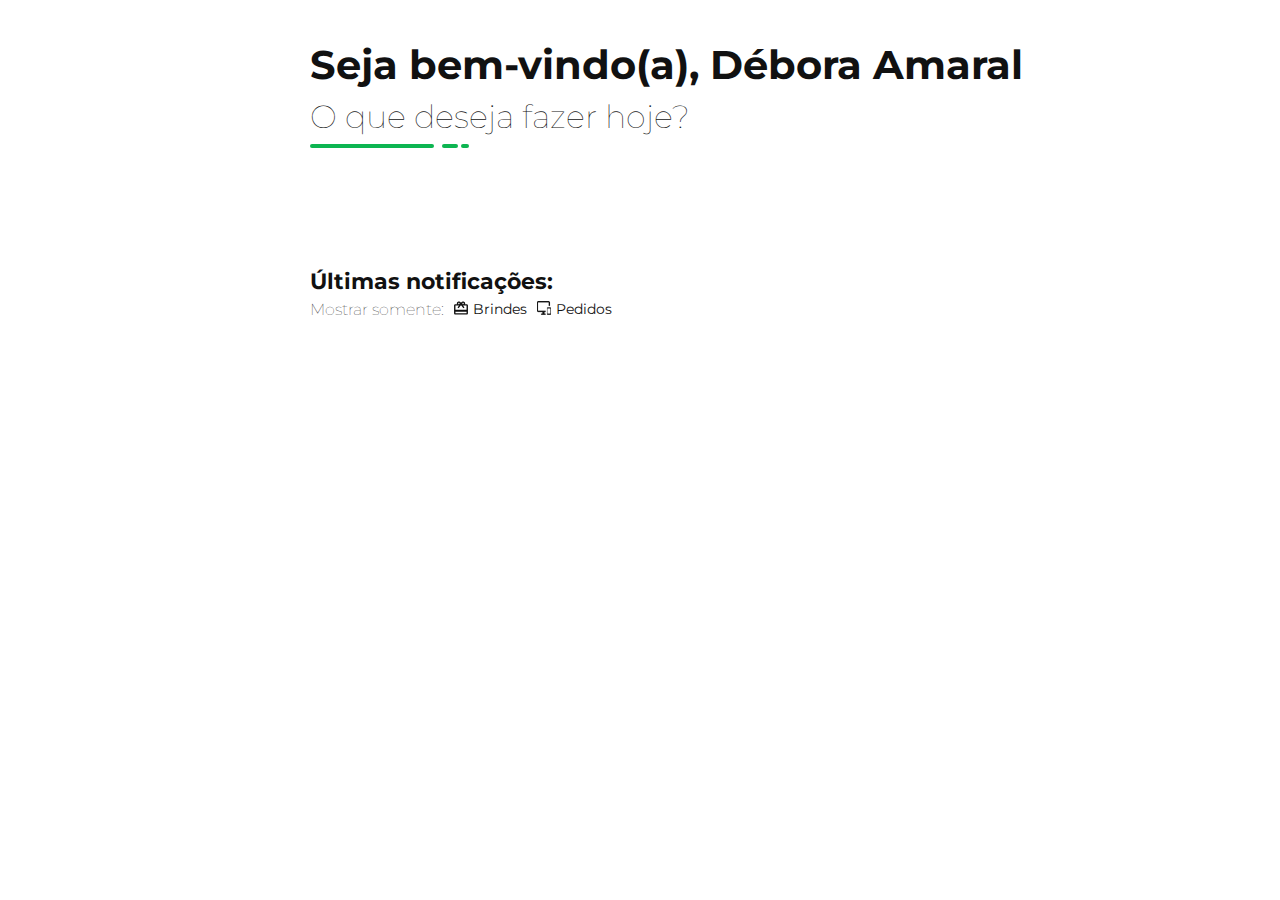
==== main_content/index.html @ b526328d "trying.." ====
<!DOCTYPE html>
<html lang="en">
<head>
    <meta charset="UTF-8">
    <meta http-equiv="X-UA-Compatible" content="IE=edge">
    <meta name="viewport" content="width=device-width, initial-scale=1.0">
    <title>Início</title>
    <link rel="stylesheet" href="style.css">
    <link href="https://fonts.googleapis.com/css2?family=Montserrat&display=swap" rel="stylesheet">
    <link rel="icon" type="image/x-icon" href="../sidebar/imgs/favicon.svg">
</head>
<body>
    <div class="main-content">
        <div class="container-welcome">
            <div class="welcome-userName">
                <h1 id="welcome">Seja bem-vindo(a),&#160;</h1>
                <h1 id="userName">Débora Amaral</h1>
            </div>
            <div class="interrogacao">
                <h2 id="interrogacao">O que deseja fazer hoje?</h2>
            </div>
            <div class="barrasVerde">
                <div class="barra1"></div>
                <div class="barra2"></div>
                <div class="barra3"></div>
            </div>
        </div>
        <div class="container-carrosel">
            <div class="titulo-filtro">
                <h1 id="ult-not">Últimas notificações:</h1>
                <div class="filtro">
                    <h2 id="mostrar-somente">Mostrar somente:</h2>
                    <nav>
                        <ul>
                            <li>
                                <div class="icons-filtro">
                                    <img src="imgs/brindes.svg" alt="icone brindes" width="14px" height="14px">
                                </div>
                                <a href="#" id="brindes">Brindes</a>
                            </li>
                            <li>
                                <div class="icons-filtro">
                                    <img src="imgs/pedidos.png" alt="icone pedidos" width="14px" height="14px">
                                </div>
                                <a href="#" id="pedidos">Pedidos</a>
                            </li>
                        </ul>
                    </nav>
                </div>
            </div>
        </div>
    </div>
</body>
</html>
---- main_content/style.css ----
*{
    padding: 0px;
    margin: 0px;
    font-family: 'Montserrat', sans-serif;
    color: #111;
}

.temporary{
    background-color: green;
    width:  250px;
    height: 100%;
    float: left;
    position: fixed;
}

.main-content{
    width: fit-content;
    height: 100%;
    margin-left: 250px;
    display: flex;
    flex-direction: column;
}

.container-welcome{
    display: flex;
    flex-direction: column;
    padding-left: 60px;
    padding-top: 40px;
}

.welcome-userName{
    display: flex;
    flex-direction: row;
}

#welcome{
    font-size: 40px;
}

#userName{
    font-size: 40px;
}

.interrogacao{
    margin-top: 8px;
}

#interrogacao{
    font-size: 32px;
    font-weight: lighter;
}

.barrasVerde{
    display: flex;
    flex-direction: row;
    margin-top: 8px;
}

.barra1{
    background-color: #0DB551;
    width: 124px;
    height: 4px;
    border-radius: 2px;
}

.barra2{
    background-color: #0DB551;
    width: 16px;
    height: 4px;
    border-radius: 2px;
    margin-left: 8px;
}

.barra3{
    background-color: #0DB551;
    width: 8px;
    height: 4px;
    border-radius: 2px;
    margin-left: 3px;
}

.titulo-filtro{
    margin-top: 120px;
    margin-left: 60px;
}

#ult-not{
    font-size: 22px;
}

.filtro{
    display: flex;
    margin-top: 5px;
}

#mostrar-somente{
    font-size: 16px;
    font-weight: lighter;
}

.filtro ul{
    display: flex;
    flex-direction: row;
    margin-left: 10px;
}

.filtro li{
    list-style: none;
    display: flex;
    justify-content: center;
    margin-right: 10px;
}

.filtro a{
    text-decoration: none;
    font-size: 14px;
    margin-left: 5px;
}


.icons-filtro{
    width: 14px;
    height: 14px;
}

#brindes:hover, #pedidos:active{
    color: #9C4DD9;
}

#pedidos:hover, #pedidos:active{
    color: #0DB551;
}
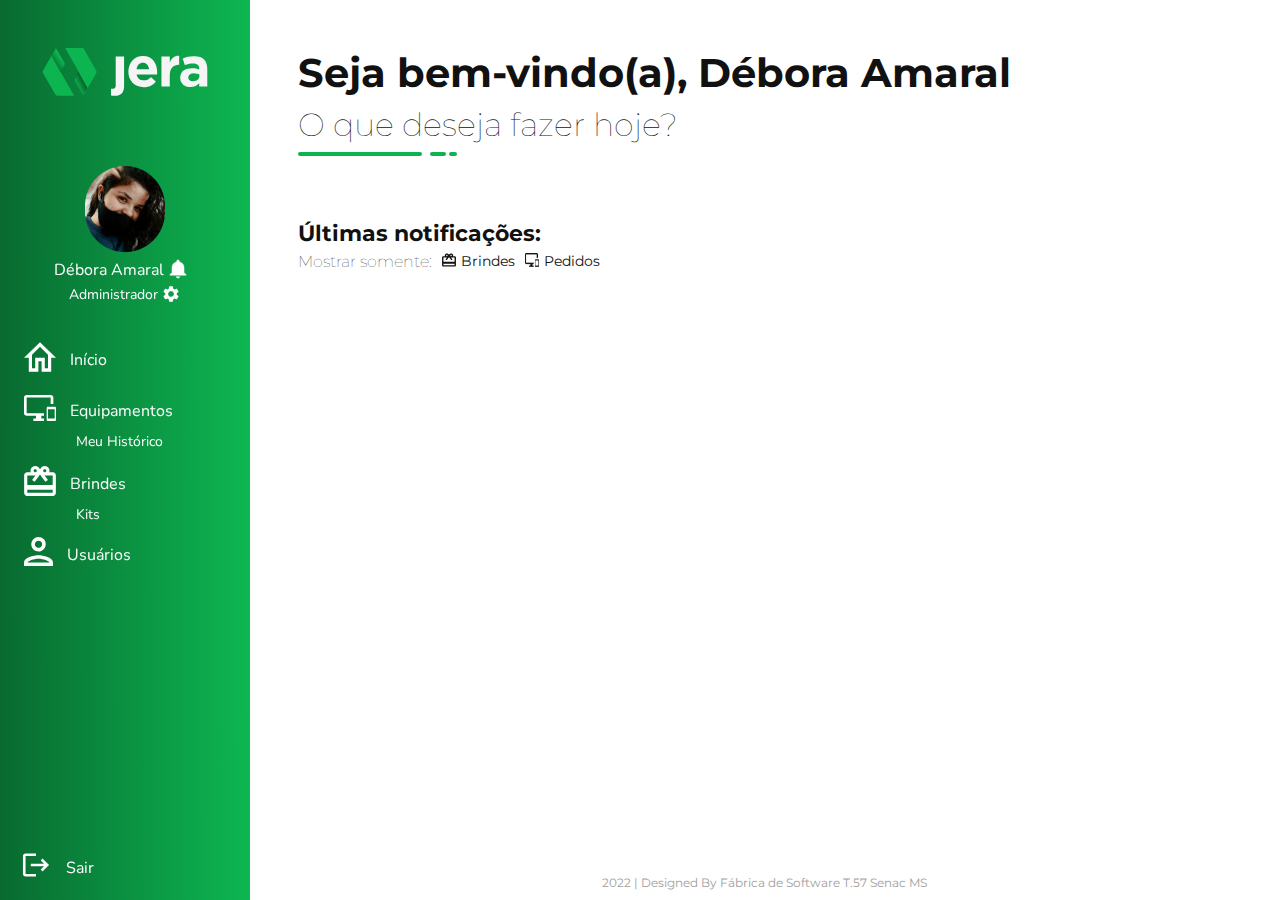
==== commit 6927db0d: "updating.." ====
--- a/main_content/index.html
+++ b/main_content/index.html
@@ -9,46 +9,54 @@
     <link href="https://fonts.googleapis.com/css2?family=Montserrat&display=swap" rel="stylesheet">
     <link rel="icon" type="image/x-icon" href="../sidebar/imgs/favicon.svg">
 </head>
-<body>
+<body> 
+    <iframe src="../sidebar/index.html" frameborder="0"></iframe>
     <div class="main-content">
-        <div class="container-welcome">
-            <div class="welcome-userName">
-                <h1 id="welcome">Seja bem-vindo(a),&#160;</h1>
-                <h1 id="userName">Débora Amaral</h1>
+        <div class="content">
+            <div class="container-welcome">
+                <div class="welcome-userName">
+                    <h1 id="welcome">Seja bem-vindo(a),&#160;</h1>
+                    <h1 id="userName">Débora Amaral</h1>
+                </div>
+                <div class="interrogacao">
+                    <h2 id="interrogacao">O que deseja fazer hoje?</h2>
+                </div>
+                <div class="barrasVerde">
+                    <div class="barra1"></div>
+                    <div class="barra2"></div>
+                    <div class="barra3"></div>
+                </div>
             </div>
-            <div class="interrogacao">
-                <h2 id="interrogacao">O que deseja fazer hoje?</h2>
-            </div>
-            <div class="barrasVerde">
-                <div class="barra1"></div>
-                <div class="barra2"></div>
-                <div class="barra3"></div>
-            </div>
-        </div>
-        <div class="container-carrosel">
-            <div class="titulo-filtro">
-                <h1 id="ult-not">Últimas notificações:</h1>
-                <div class="filtro">
-                    <h2 id="mostrar-somente">Mostrar somente:</h2>
-                    <nav>
-                        <ul>
-                            <li>
-                                <div class="icons-filtro">
-                                    <img src="imgs/brindes.svg" alt="icone brindes" width="14px" height="14px">
-                                </div>
-                                <a href="#" id="brindes">Brindes</a>
-                            </li>
-                            <li>
-                                <div class="icons-filtro">
-                                    <img src="imgs/pedidos.png" alt="icone pedidos" width="14px" height="14px">
-                                </div>
-                                <a href="#" id="pedidos">Pedidos</a>
-                            </li>
-                        </ul>
-                    </nav>
+            <div class="container-carrosel">
+                <div class="titulo-filtro">
+                    <h1 id="ult-not">Últimas notificações:</h1>
+                    <div class="filtro">
+                        <h2 id="mostrar-somente">Mostrar somente:</h2>
+                        <nav>
+                            <ul>
+                                <li>
+                                    <div class="icons-filtro">
+                                        <img src="imgs/brindes.svg" alt="icone brindes" width="14px" height="14px">
+                                    </div>
+                                    <a href="#" id="brindes">Brindes</a>
+                                </li>
+                                <li>
+                                    <div class="icons-filtro">
+                                        <img src="imgs/pedidos.png" alt="icone pedidos" width="14px" height="14px">
+                                    </div>
+                                    <a href="#" id="pedidos">Pedidos</a>
+                                </li>
+                            </ul>
+                        </nav>
+                    </div>
                 </div>
             </div>
         </div>
+        <footer>
+            <p id="ano-designedBy"> 2022 | Designed By&nbsp;</p>
+            <a href="#" id="fabricaSoftware">Fábrica de Software T.57&#160;</a>
+            <a href="https://www.ms.senac.br/" target="_blank" id="fabricaSoftware">Senac MS</a>
+        </footer>
     </div>
 </body>
 </html>--- a/main_content/style.css
+++ b/main_content/style.css
@@ -5,27 +5,33 @@
     color: #111;
 }
 
-.temporary{
-    background-color: green;
-    width:  250px;
-    height: 100%;
-    float: left;
-    position: fixed;
+body{
+    display: flex;
+}
+
+iframe{
+    height: auto;
+    width: 15.6rem;
 }
 
 .main-content{
-    width: fit-content;
-    height: 100%;
-    margin-left: 250px;
+    width: 100%;
+    height: 100vh;
     display: flex;
     flex-direction: column;
+    padding: 0;
+    margin: 0;
+}
+
+.content{
+    flex: 2;
 }
 
 .container-welcome{
     display: flex;
     flex-direction: column;
-    padding-left: 60px;
-    padding-top: 40px;
+    padding-left: 3rem;
+    padding-top: 3rem;
 }
 
 .welcome-userName{
@@ -34,11 +40,11 @@
 }
 
 #welcome{
-    font-size: 40px;
+    font-size: 2.5rem;
 }
 
 #userName{
-    font-size: 40px;
+    font-size: 2.5rem;
 }
 
 .interrogacao{
@@ -46,7 +52,7 @@
 }
 
 #interrogacao{
-    font-size: 32px;
+    font-size: 2rem;
     font-weight: lighter;
 }
 
@@ -80,8 +86,8 @@
 }
 
 .titulo-filtro{
-    margin-top: 120px;
-    margin-left: 60px;
+    margin-top: 4rem;
+    margin-left: 3rem;
 }
 
 #ult-not{
@@ -117,7 +123,6 @@
     margin-left: 5px;
 }
 
-
 .icons-filtro{
     width: 14px;
     height: 14px;
@@ -129,4 +134,29 @@
 
 #pedidos:hover, #pedidos:active{
     color: #0DB551;
+}
+
+footer{
+    margin-bottom: 10px;
+    font-size: 12px;
+    color: #9E9E9E;
+    display: flex;
+    flex-direction: row;
+    justify-content: center;
+}
+
+#ano-designedBy{
+    text-decoration: none;
+    font-size: 12px;
+    color: #9E9E9E;
+}
+
+#fabricaSoftware{
+    text-decoration: none;
+    color: #9E9E9E;
+}
+
+#fabricaSoftware:hover{
+    color: #0DB451;
+    font-weight: bold;
 }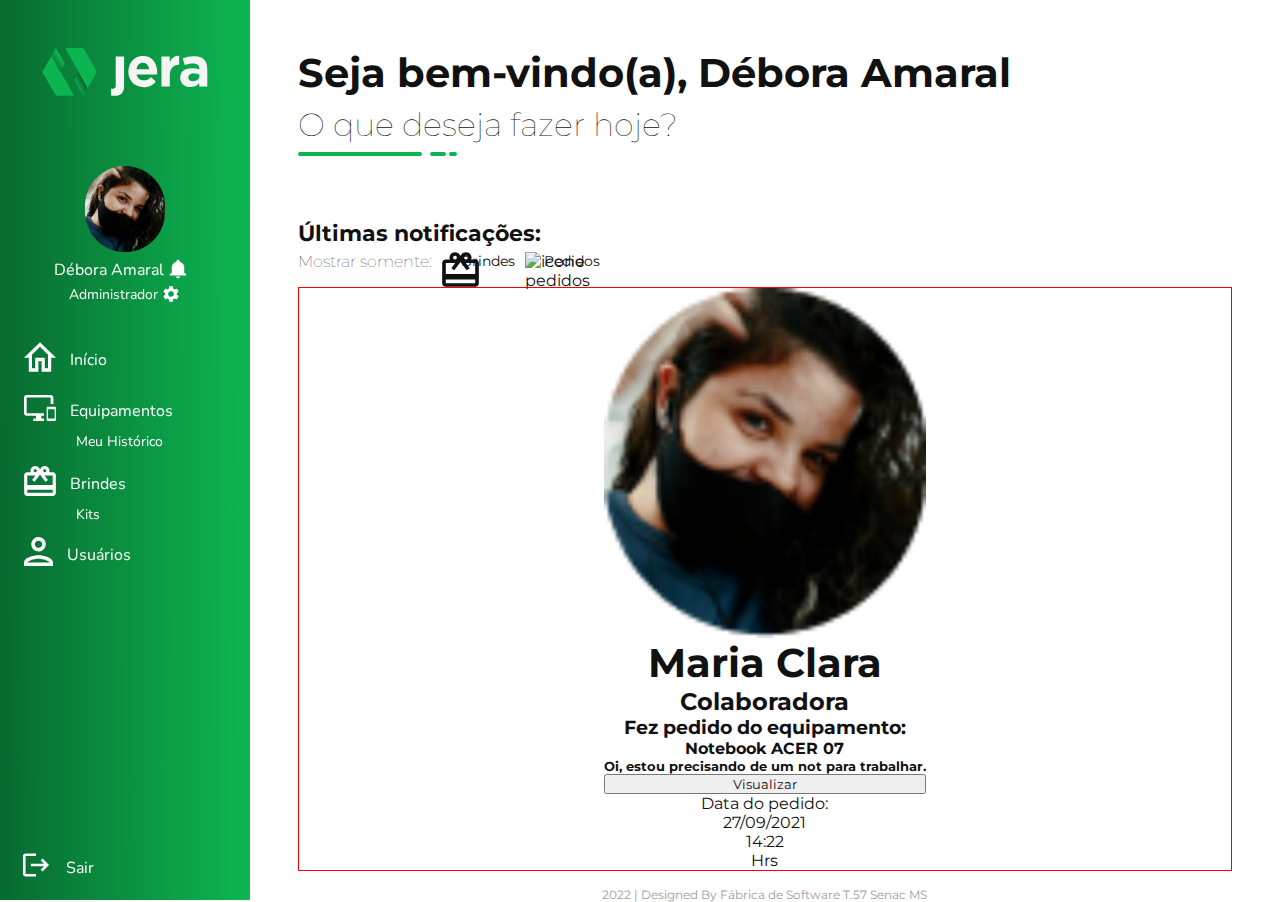
==== commit 46be9801: "updating.." ====
--- a/main_content/index.html
+++ b/main_content/index.html
@@ -10,9 +10,9 @@
     <link rel="icon" type="image/x-icon" href="../sidebar/imgs/favicon.svg">
 </head>
 <body> 
-    <iframe src="../sidebar/index.html" frameborder="0"></iframe>
-    <div class="main-content">
-        <div class="content">
+    <iframe src="../sidebar/index.html"></iframe>
+    <div class="container-content">
+        <main class="content">
             <div class="container-welcome">
                 <div class="welcome-userName">
                     <h1 id="welcome">Seja bem-vindo(a),&#160;</h1>
@@ -36,13 +36,13 @@
                             <ul>
                                 <li>
                                     <div class="icons-filtro">
-                                        <img src="imgs/brindes.svg" alt="icone brindes" width="14px" height="14px">
+                                        <img src="imgs/brindes.svg" alt="icone brindes">
                                     </div>
                                     <a href="#" id="brindes">Brindes</a>
                                 </li>
                                 <li>
                                     <div class="icons-filtro">
-                                        <img src="imgs/pedidos.png" alt="icone pedidos" width="14px" height="14px">
+                                        <img src="imgs/pedidos.svg" alt="icone pedidos">
                                     </div>
                                     <a href="#" id="pedidos">Pedidos</a>
                                 </li>
@@ -50,8 +50,25 @@
                         </nav>
                     </div>
                 </div>
+                <div class="carrosel">
+                    <div class="cardOne">
+                        <img src="../sidebar/imgs/minha_fota.png" alt="Foto Usuário" id="fotoPerfil">
+                        <h1 class="nomeUser" id="userName" name="userName">Maria Clara</h1>
+                        <h2 class="userLevel">Colaboradora</h2>
+                        <h3 class="pedido">Fez pedido do equipamento:</h3>
+                        <h4 class="equipSolicitado" id="nomeEquip" name="nomeEquip">Notebook ACER 07</h4>
+                        <h5 class="mensagemColab" id="mensagemColab" name="mensagemColab">Oi, estou precisando de um not para trabalhar.</h5>
+                        <button class="visualizarNot">Visualizar</button>
+                        <div class="data-hora-pedido">
+                            <p class="dataPedido">Data do pedido:</p>
+                            <p class="dataPedido" id="dataPedido" name="dataPedido">27/09/2021</p>
+                            <p class="horaPedido" id="horaPedido" name="horaPedido">14:22</p>
+                            <p class="horaPedido">Hrs</p>
+                        </div>
+                    </div>
+                </div>
             </div>
-        </div>
+        </main>
         <footer>
             <p id="ano-designedBy"> 2022 | Designed By&nbsp;</p>
             <a href="#" id="fabricaSoftware">Fábrica de Software T.57&#160;</a>
--- a/main_content/style.css
+++ b/main_content/style.css
@@ -12,9 +12,10 @@
 iframe{
     height: auto;
     width: 15.6rem;
+    border: none;
 }
 
-.main-content{
+.container-content{
     width: 100%;
     height: 100vh;
     display: flex;
@@ -136,6 +137,21 @@
     color: #0DB551;
 }
 
+
+.carrosel{
+    display: flex;
+    flex-wrap: wrap;
+    justify-content: center;
+    margin: 1rem 3rem;
+    border: 1px solid red;
+}
+
+.cardOne{
+    display: flex;
+    flex-direction: column;
+    text-align: center;
+}
+
 footer{
     margin-bottom: 10px;
     font-size: 12px;
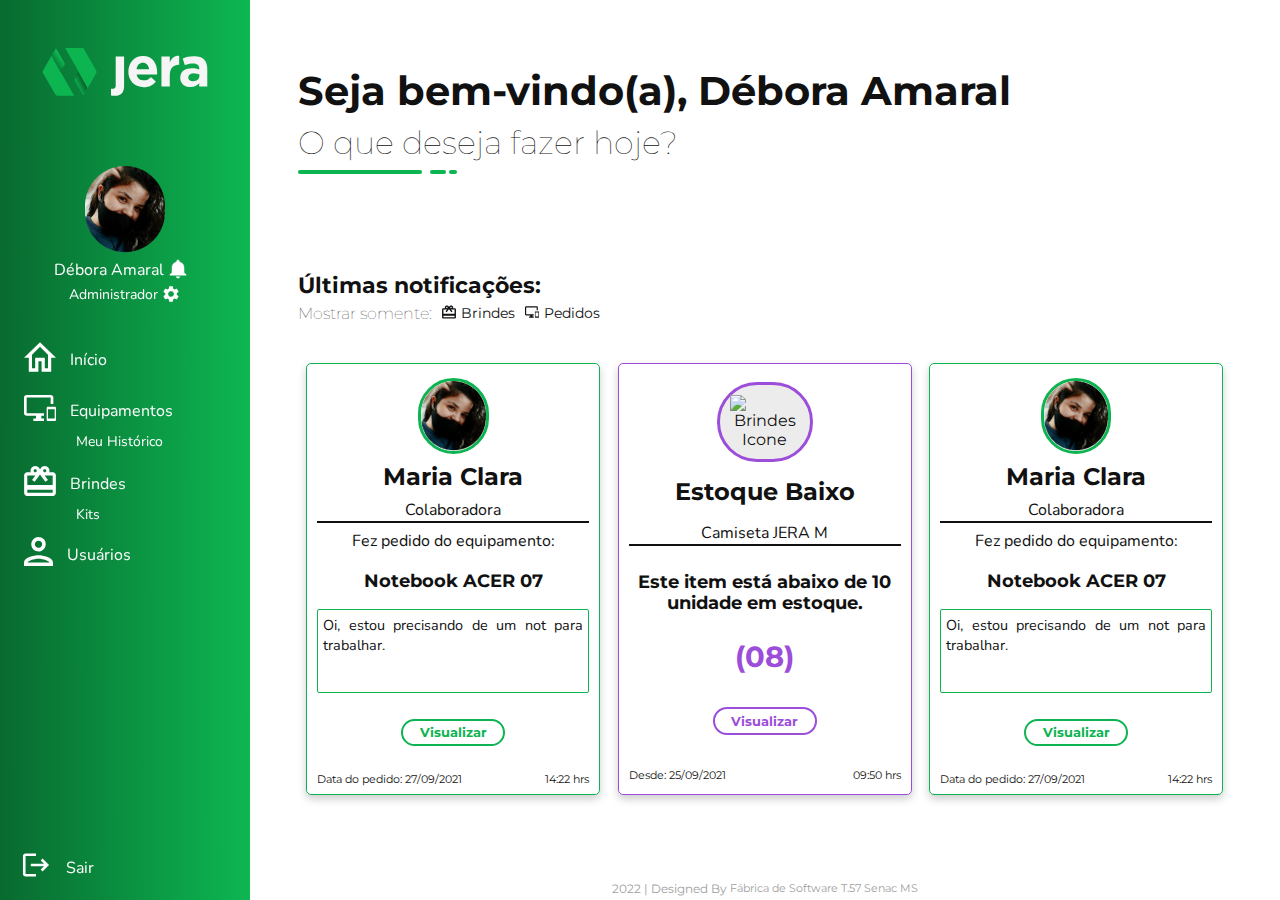
==== commit 14f57acf: "updating.." ====
--- a/main_content/index.html
+++ b/main_content/index.html
@@ -4,76 +4,118 @@
     <meta charset="UTF-8">
     <meta http-equiv="X-UA-Compatible" content="IE=edge">
     <meta name="viewport" content="width=device-width, initial-scale=1.0">
+    <link href="https://fonts.googleapis.com/css2?family=Montserrat&display=swap" rel="stylesheet">
+    <link href="https://fonts.googleapis.com/css2?family=Nunito&display=swap" rel="stylesheet">
+    <link rel="icon" type="image/x-icon" href="../sidebar/imgs/favicon.svg">
+    <link rel="stylesheet" href="style.css">
     <title>Início</title>
-    <link rel="stylesheet" href="style.css">
-    <link href="https://fonts.googleapis.com/css2?family=Montserrat&display=swap" rel="stylesheet">
-    <link rel="icon" type="image/x-icon" href="../sidebar/imgs/favicon.svg">
 </head>
 <body> 
+    <header>
+        <div class="container-welcome">
+            <div class="welcome-userName">
+                <h1 id="welcome">Seja bem-vindo(a),&#160;</h1>
+                <h1 id="userName">Débora Amaral</h1>
+            </div>
+            <div class="interrogacao">
+                <h2 id="interrogacao">O que deseja fazer hoje?</h2>
+            </div>
+            <div class="barrasVerde">
+                <div class="barra1"></div>
+                <div class="barra2"></div>
+                <div class="barra3"></div>
+            </div>
+        </div>
+    </header>
     <iframe src="../sidebar/index.html"></iframe>
-    <div class="container-content">
-        <main class="content">
-            <div class="container-welcome">
-                <div class="welcome-userName">
-                    <h1 id="welcome">Seja bem-vindo(a),&#160;</h1>
-                    <h1 id="userName">Débora Amaral</h1>
-                </div>
-                <div class="interrogacao">
-                    <h2 id="interrogacao">O que deseja fazer hoje?</h2>
-                </div>
-                <div class="barrasVerde">
-                    <div class="barra1"></div>
-                    <div class="barra2"></div>
-                    <div class="barra3"></div>
-                </div>
+    <section class="container-content">
+        <div class="titulo-filtro">
+            <h1 id="ult-not">Últimas notificações:</h1>
+            <div class="filtro">
+                <h2 id="mostrar-somente">Mostrar somente:</h2>
+                <nav>
+                    <ul>
+                        <li>
+                            <div class="icons-filtro">
+                                <img src="imgs/brindes.svg" alt="icone brindes">
+                            </div>
+                            <a href="#" id="brindes">Brindes</a>
+                        </li>
+                        <li>
+                            <div class="icons-filtro">
+                                <img src="imgs/pedidos.svg" alt="icone pedidos">
+                            </div>
+                            <a href="#" id="pedidos">Pedidos</a>
+                        </li>
+                    </ul>
+                </nav>
             </div>
-            <div class="container-carrosel">
-                <div class="titulo-filtro">
-                    <h1 id="ult-not">Últimas notificações:</h1>
-                    <div class="filtro">
-                        <h2 id="mostrar-somente">Mostrar somente:</h2>
-                        <nav>
-                            <ul>
-                                <li>
-                                    <div class="icons-filtro">
-                                        <img src="imgs/brindes.svg" alt="icone brindes">
-                                    </div>
-                                    <a href="#" id="brindes">Brindes</a>
-                                </li>
-                                <li>
-                                    <div class="icons-filtro">
-                                        <img src="imgs/pedidos.svg" alt="icone pedidos">
-                                    </div>
-                                    <a href="#" id="pedidos">Pedidos</a>
-                                </li>
-                            </ul>
-                        </nav>
+        </div>
+        <div class="carrosel">
+            <div class="cardEquip">
+                <img src="../sidebar/imgs/minha_fota.png" alt="Foto Usuário" id="fotoPerfil">
+                <h1 id="userName-card" name="userName">Maria Clara</h1>
+                <p id="userLevel" name="userLevel">Colaboradora</p>
+                <p id="fezPedido">Fez pedido do equipamento:</p>
+                <h2 id="nomeEquip" name="nomeEquip">Notebook ACER 07</h2>
+                <p id="mensagemColab" name="mensagemColab">Oi, estou precisando de um not para trabalhar.</p>
+                <button class="equip-visualizarNot">Visualizar</button>
+                <div class="data-hora-pedido">
+                    <div class="dataPedido">
+                        <p id="dataPedido">Data do pedido:&nbsp;</p>
+                        <p id="dataPedido" name="dataPedido">27/09/2021</p>
                     </div>
-                </div>
-                <div class="carrosel">
-                    <div class="cardOne">
-                        <img src="../sidebar/imgs/minha_fota.png" alt="Foto Usuário" id="fotoPerfil">
-                        <h1 class="nomeUser" id="userName" name="userName">Maria Clara</h1>
-                        <h2 class="userLevel">Colaboradora</h2>
-                        <h3 class="pedido">Fez pedido do equipamento:</h3>
-                        <h4 class="equipSolicitado" id="nomeEquip" name="nomeEquip">Notebook ACER 07</h4>
-                        <h5 class="mensagemColab" id="mensagemColab" name="mensagemColab">Oi, estou precisando de um not para trabalhar.</h5>
-                        <button class="visualizarNot">Visualizar</button>
-                        <div class="data-hora-pedido">
-                            <p class="dataPedido">Data do pedido:</p>
-                            <p class="dataPedido" id="dataPedido" name="dataPedido">27/09/2021</p>
-                            <p class="horaPedido" id="horaPedido" name="horaPedido">14:22</p>
-                            <p class="horaPedido">Hrs</p>
-                        </div>
+                    <div class="horaPedido">
+                        <p id="horaPedido" name="horaPedido">14:22&nbsp;</p>
+                        <p id="horaPedido">hrs</p>
                     </div>
                 </div>
             </div>
-        </main>
-        <footer>
-            <p id="ano-designedBy"> 2022 | Designed By&nbsp;</p>
-            <a href="#" id="fabricaSoftware">Fábrica de Software T.57&#160;</a>
-            <a href="https://www.ms.senac.br/" target="_blank" id="fabricaSoftware">Senac MS</a>
-        </footer>
-    </div>
+            <div class="cardBrinde">
+                <div class="brindeCard">
+                    <img src="imgs/brindesCard.svg" alt="Brindes Icone">
+                </div>
+                <h1 id="estoqueBaixo">Estoque Baixo</h1>
+                <p id="nomeBrinde" name="nomeBrinde">Camiseta JERA M</p>
+                <h2 id="mensagemEstoque">Este item está abaixo de 10 unidade em estoque.</h2>
+                <p id="qntBrinde" name="qntBrinde">(08)</p>
+                <button class="brinde-visualizarNot">Visualizar</button>
+                <div class="data-hora-pedido">
+                    <div class="dataPedido">
+                        <p id="dataPedido">Desde:&nbsp;</p>
+                        <p id="dataPedido" name="dataPedido">25/09/2021</p>
+                    </div>
+                    <div class="horaPedido">
+                        <p id="horaPedido" name="horaPedido">09:50&nbsp;</p>
+                        <p id="horaPedido">hrs</p>
+                    </div>
+                </div>
+            </div>
+            <div class="cardEquip">
+                <img src="../sidebar/imgs/minha_fota.png" alt="Foto Usuário" id="fotoPerfil">
+                <h1 id="userName-card" name="userName">Maria Clara</h1>
+                <p id="userLevel" name="userLevel">Colaboradora</p>
+                <p id="fezPedido">Fez pedido do equipamento:</p>
+                <h2 id="nomeEquip" name="nomeEquip">Notebook ACER 07</h2>
+                <p id="mensagemColab" name="mensagemColab">Oi, estou precisando de um not para trabalhar.</p>
+                <button class="equip-visualizarNot">Visualizar</button>
+                <div class="data-hora-pedido">
+                    <div class="dataPedido">
+                        <p id="dataPedido">Data do pedido:&nbsp;</p>
+                        <p id="dataPedido" name="dataPedido">27/09/2021</p>
+                    </div>
+                    <div class="horaPedido">
+                        <p id="horaPedido" name="horaPedido">14:22&nbsp;</p>
+                        <p id="horaPedido">hrs</p>
+                    </div>
+                </div>
+            </div>
+        </div>
+    </section>
+    <footer>
+        <p id="ano-designedBy"> 2022 | Designed By&nbsp;</p>
+        <a href="#" id="fabricaSoftware">Fábrica de Software T.57&#160;</a>
+        <a href="https://www.ms.senac.br/" target="_blank" id="fabricaSoftware">Senac MS</a>
+    </footer>
 </body>
 </html>--- a/main_content/style.css
+++ b/main_content/style.css
@@ -6,33 +6,27 @@
 }
 
 body{
-    display: flex;
-}
-
-iframe{
-    height: auto;
-    width: 15.6rem;
-    border: none;
-}
-
-.container-content{
-    width: 100%;
-    height: 100vh;
+    display: grid;
+    grid-template-areas: 
+    "sidebar header"
+    "sidebar carrosel"
+    "sidebar footer";
+
+    grid-template-columns: max-content;
+    grid-template-rows: 15rem 1fr 1.5rem;
+}
+
+header{
+    grid-area: header;
+    display: flex;
+}
+
+.container-welcome{
     display: flex;
     flex-direction: column;
-    padding: 0;
-    margin: 0;
-}
-
-.content{
-    flex: 2;
-}
-
-.container-welcome{
-    display: flex;
-    flex-direction: column;
-    padding-left: 3rem;
-    padding-top: 3rem;
+    justify-content: center;
+    margin-left: 3rem;
+    bottom: 0;
 }
 
 .welcome-userName{
@@ -86,9 +80,21 @@
     margin-left: 3px;
 }
 
-.titulo-filtro{
-    margin-top: 4rem;
-    margin-left: 3rem;
+iframe{
+    height: 100vh;
+    width: 15.6rem;
+    border: none;
+    grid-area: sidebar;
+}
+
+.container-content{
+    width: auto;
+    height: auto;
+    display: flex;
+    flex-direction: column;
+    padding: 0;
+    margin: 2rem 0 1.5rem 3rem;
+    grid-area: carrosel;
 }
 
 #ult-not{
@@ -137,28 +143,135 @@
     color: #0DB551;
 }
 
-
 .carrosel{
     display: flex;
-    flex-wrap: wrap;
-    justify-content: center;
-    margin: 1rem 3rem;
-    border: 1px solid red;
-}
-
-.cardOne{
+    justify-content: space-around;
+    margin: 2.5rem 3rem 0 0;
+}
+
+.cardEquip, .cardBrinde{
+    width: 17rem;
+    height: 26rem;
     display: flex;
     flex-direction: column;
     text-align: center;
+    justify-content: space-around;
+    box-shadow: 0 4px 8px 0 rgba(0,0,0,0.2);
+    transition: 0.3s;
+    border-radius: 5px;
+    padding: 10px 10px 4px 10px;
+}
+
+.cardEquip{
+    border: 1px solid #0DB451;
+}
+
+.cardBrinde{
+    border: 1px solid #9C4DD9;
+}
+
+.cardEquip:hover, .cardBrinde:hover{
+    box-shadow: 0 8px 16px 0 rgba(0,0,0,0.2);
+}
+
+.cardEquip img{
+    max-width: 70px;
+    max-height: 70px;
+    border: 3px solid #0DB451;
+    border-radius: 50px;
+    align-self: center;
+}
+
+.brindeCard{
+    max-width: 70px;
+    max-height: 70px;
+    padding: 10px;
+    background-color: #ececec;
+    border: 3px solid #9C4DD9;
+    border-radius: 50px;
+    align-self: center;
+}
+
+#userName-card, #estoqueBaixo{
+    font-size: 1.5rem;
+}
+
+#userLevel, #nomeBrinde{
+    font-size: 1rem;
+    border-bottom: 2px solid #111;
+    font-family: "Nunito", sans-serif;
+}
+
+#fezPedido{
+    font-size: 1rem;
+    font-family: "Nunito", sans-serif;
+}
+
+#nomeEquip, #mensagemEstoque{
+    font-size: 1.1rem;
+    margin: 10px 0px;
+}
+
+#mensagemColab{
+    height: 4.5rem;
+    font-size: 0.9rem;
+    border: 1px solid #0DB451;
+    border-radius: 2px;
+    text-align: justify;
+    padding: 5px;
+    font-family: "Nunito", sans-serif;
+}
+
+.equip-visualizarNot, .brinde-visualizarNot{
+    width: 6.5rem;
+    height: 1.7rem;
+    font-size: 0.8rem;
+    font-weight: bold;
+    outline: none;
+    border-radius: 40px;
+    background-color: transparent;
+    cursor: pointer;
+    align-self: center;
+    margin: 18px 0px;
+}
+
+.equip-visualizarNot{
+    color: #0DB451;
+    border: 2px solid #0DB451;
+}
+
+.brinde-visualizarNot{
+    color: #9C4DD9;
+    border: 2px solid #9C4DD9;
+}
+
+#qntBrinde{
+    font-size: 1.8rem;
+    color: #9C4DD9;
+    font-weight: bold;
+}
+
+.data-hora-pedido{
+    bottom: 0;
+    font-size: 0.7rem;
+    display: flex;
+    justify-content: space-between;
+}
+
+.dataPedido, .horaPedido{
+    display: flex;
+    flex-direction: row;
 }
 
 footer{
-    margin-bottom: 10px;
-    font-size: 12px;
+    height: 1.5rem;
+    font-size: 0.7rem;
     color: #9E9E9E;
     display: flex;
     flex-direction: row;
     justify-content: center;
+    align-items: center;
+    grid-area: footer;
 }
 
 #ano-designedBy{
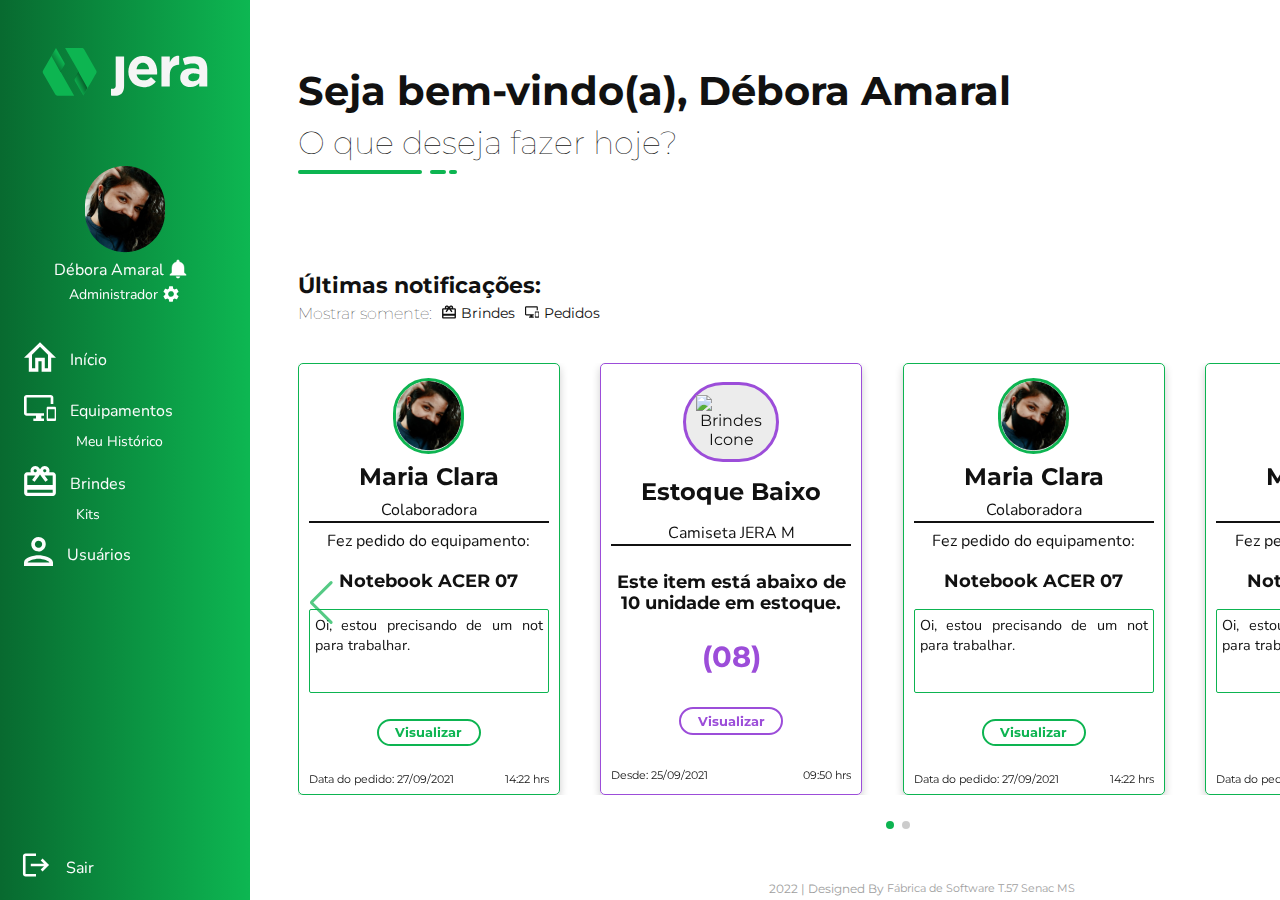
==== commit c485b4b9: "Merge pull request from GabrielaMed/main" ====
--- a/main_content/index.html
+++ b/main_content/index.html
@@ -8,6 +8,8 @@
     <link href="https://fonts.googleapis.com/css2?family=Nunito&display=swap" rel="stylesheet">
     <link rel="icon" type="image/x-icon" href="../sidebar/imgs/favicon.svg">
     <link rel="stylesheet" href="style.css">
+    <link rel="stylesheet" href="https://unpkg.com/swiper@8/swiper-bundle.min.css"/>
+    <link rel="stylesheet" href="https://cdnjs.cloudflare.com/ajax/libs/font-awesome/6.1.1/css/all.min.css" integrity="sha512-KfkfwYDsLkIlwQp6LFnl8zNdLGxu9YAA1QvwINks4PhcElQSvqcyVLLD9aMhXd13uQjoXtEKNosOWaZqXgel0g==" crossorigin="anonymous" referrerpolicy="no-referrer" />
     <title>Início</title>
 </head>
 <body> 
@@ -51,67 +53,161 @@
                 </nav>
             </div>
         </div>
-        <div class="carrosel">
-            <div class="cardEquip">
-                <img src="../sidebar/imgs/minha_fota.png" alt="Foto Usuário" id="fotoPerfil">
-                <h1 id="userName-card" name="userName">Maria Clara</h1>
-                <p id="userLevel" name="userLevel">Colaboradora</p>
-                <p id="fezPedido">Fez pedido do equipamento:</p>
-                <h2 id="nomeEquip" name="nomeEquip">Notebook ACER 07</h2>
-                <p id="mensagemColab" name="mensagemColab">Oi, estou precisando de um not para trabalhar.</p>
-                <button class="equip-visualizarNot">Visualizar</button>
-                <div class="data-hora-pedido">
-                    <div class="dataPedido">
-                        <p id="dataPedido">Data do pedido:&nbsp;</p>
-                        <p id="dataPedido" name="dataPedido">27/09/2021</p>
-                    </div>
-                    <div class="horaPedido">
-                        <p id="horaPedido" name="horaPedido">14:22&nbsp;</p>
-                        <p id="horaPedido">hrs</p>
+        <div class="carrossel">
+            <div class="swiper mySwiper container">
+                <div class="swiper-wrapper content">
+                    <div class="swiper-slide card">
+                        <div class="cardEquip">
+                            <img src="../sidebar/imgs/minha_fota.png" alt="Foto Usuário" id="fotoPerfil">
+                            <h1 id="userName-card" name="userName">Maria Clara</h1>
+                            <p id="userLevel" name="userLevel">Colaboradora</p>
+                            <p id="fezPedido">Fez pedido do equipamento:</p>
+                            <h2 id="nomeEquip" name="nomeEquip">Notebook ACER 07</h2>
+                            <p id="mensagemColab" name="mensagemColab">Oi, estou precisando de um not para trabalhar.</p>
+                            <button class="equip-visualizarNot">Visualizar</button>
+                            <div class="data-hora-pedido">
+                                <div class="dataPedido">
+                                    <p id="dataPedido">Data do pedido:&nbsp;</p>
+                                    <p id="dataPedido" name="dataPedido">27/09/2021</p>
+                                </div>
+                                <div class="horaPedido">
+                                    <p id="horaPedido" name="horaPedido">14:22&nbsp;</p>
+                                    <p id="horaPedido">hrs</p>
+                                </div>
+                            </div>
+                        </div>
+                    </div>
+                    <div class="swiper-slide card">
+                        <div class="cardBrinde">
+                            <div class="brindeCard">
+                                <img src="imgs/brindesCard.svg" alt="Brindes Icone">
+                            </div>
+                            <h1 id="estoqueBaixo">Estoque Baixo</h1>
+                            <p id="nomeBrinde" name="nomeBrinde">Camiseta JERA M</p>
+                            <h2 id="mensagemEstoque">Este item está abaixo de 10 unidade em estoque.</h2>
+                            <p id="qntBrinde" name="qntBrinde">(08)</p>
+                            <button class="brinde-visualizarNot">Visualizar</button>
+                            <div class="data-hora-pedido">
+                                <div class="dataPedido">
+                                    <p id="dataPedido">Desde:&nbsp;</p>
+                                    <p id="dataPedido" name="dataPedido">25/09/2021</p>
+                                </div>
+                                <div class="horaPedido">
+                                    <p id="horaPedido" name="horaPedido">09:50&nbsp;</p>
+                                    <p id="horaPedido">hrs</p>
+                                </div>
+                            </div>
+                        </div>
+                    </div>
+                    <div class="swiper-slide card">
+                        <div class="cardEquip">
+                            <img src="../sidebar/imgs/minha_fota.png" alt="Foto Usuário" id="fotoPerfil">
+                            <h1 id="userName-card" name="userName">Maria Clara</h1>
+                            <p id="userLevel" name="userLevel">Colaboradora</p>
+                            <p id="fezPedido">Fez pedido do equipamento:</p>
+                            <h2 id="nomeEquip" name="nomeEquip">Notebook ACER 07</h2>
+                            <p id="mensagemColab" name="mensagemColab">Oi, estou precisando de um not para trabalhar.</p>
+                            <button class="equip-visualizarNot">Visualizar</button>
+                            <div class="data-hora-pedido">
+                                <div class="dataPedido">
+                                    <p id="dataPedido">Data do pedido:&nbsp;</p>
+                                    <p id="dataPedido" name="dataPedido">27/09/2021</p>
+                                </div>
+                                <div class="horaPedido">
+                                    <p id="horaPedido" name="horaPedido">14:22&nbsp;</p>
+                                    <p id="horaPedido">hrs</p>
+                                </div>
+                            </div>
+                        </div>
+                    </div>
+                    <div class="swiper-slide card">
+                        <div class="cardEquip">
+                            <img src="../sidebar/imgs/minha_fota.png" alt="Foto Usuário" id="fotoPerfil">
+                            <h1 id="userName-card" name="userName">Maria Clara</h1>
+                            <p id="userLevel" name="userLevel">Colaboradora</p>
+                            <p id="fezPedido">Fez pedido do equipamento:</p>
+                            <h2 id="nomeEquip" name="nomeEquip">Notebook ACER 07</h2>
+                            <p id="mensagemColab" name="mensagemColab">Oi, estou precisando de um not para trabalhar.</p>
+                            <button class="equip-visualizarNot">Visualizar</button>
+                            <div class="data-hora-pedido">
+                                <div class="dataPedido">
+                                    <p id="dataPedido">Data do pedido:&nbsp;</p>
+                                    <p id="dataPedido" name="dataPedido">27/09/2021</p>
+                                </div>
+                                <div class="horaPedido">
+                                    <p id="horaPedido" name="horaPedido">14:22&nbsp;</p>
+                                    <p id="horaPedido">hrs</p>
+                                </div>
+                            </div>
+                        </div>
+                    </div>
+                    <div class="swiper-slide card">
+                        <div class="cardEquip">
+                            <img src="../sidebar/imgs/minha_fota.png" alt="Foto Usuário" id="fotoPerfil">
+                            <h1 id="userName-card" name="userName">Maria Clara</h1>
+                            <p id="userLevel" name="userLevel">Colaboradora</p>
+                            <p id="fezPedido">Fez pedido do equipamento:</p>
+                            <h2 id="nomeEquip" name="nomeEquip">Notebook ACER 07</h2>
+                            <p id="mensagemColab" name="mensagemColab">Oi, estou precisando de um not para trabalhar.</p>
+                            <button class="equip-visualizarNot">Visualizar</button>
+                            <div class="data-hora-pedido">
+                                <div class="dataPedido">
+                                    <p id="dataPedido">Data do pedido:&nbsp;</p>
+                                    <p id="dataPedido" name="dataPedido">27/09/2021</p>
+                                </div>
+                                <div class="horaPedido">
+                                    <p id="horaPedido" name="horaPedido">14:22&nbsp;</p>
+                                    <p id="horaPedido">hrs</p>
+                                </div>
+                            </div>
+                        </div>
+                    </div>
+                    <div class="swiper-slide card">
+                        <div class="cardEquip">
+                            <img src="../sidebar/imgs/minha_fota.png" alt="Foto Usuário" id="fotoPerfil">
+                            <h1 id="userName-card" name="userName">Maria Clara</h1>
+                            <p id="userLevel" name="userLevel">Colaboradora</p>
+                            <p id="fezPedido">Fez pedido do equipamento:</p>
+                            <h2 id="nomeEquip" name="nomeEquip">Notebook ACER 07</h2>
+                            <p id="mensagemColab" name="mensagemColab">Oi, estou precisando de um not para trabalhar.</p>
+                            <button class="equip-visualizarNot">Visualizar</button>
+                            <div class="data-hora-pedido">
+                                <div class="dataPedido">
+                                    <p id="dataPedido">Data do pedido:&nbsp;</p>
+                                    <p id="dataPedido" name="dataPedido">27/09/2021</p>
+                                </div>
+                                <div class="horaPedido">
+                                    <p id="horaPedido" name="horaPedido">14:22&nbsp;</p>
+                                    <p id="horaPedido">hrs</p>
+                                </div>
+                            </div>
+                        </div>
                     </div>
                 </div>
             </div>
-            <div class="cardBrinde">
-                <div class="brindeCard">
-                    <img src="imgs/brindesCard.svg" alt="Brindes Icone">
-                </div>
-                <h1 id="estoqueBaixo">Estoque Baixo</h1>
-                <p id="nomeBrinde" name="nomeBrinde">Camiseta JERA M</p>
-                <h2 id="mensagemEstoque">Este item está abaixo de 10 unidade em estoque.</h2>
-                <p id="qntBrinde" name="qntBrinde">(08)</p>
-                <button class="brinde-visualizarNot">Visualizar</button>
-                <div class="data-hora-pedido">
-                    <div class="dataPedido">
-                        <p id="dataPedido">Desde:&nbsp;</p>
-                        <p id="dataPedido" name="dataPedido">25/09/2021</p>
-                    </div>
-                    <div class="horaPedido">
-                        <p id="horaPedido" name="horaPedido">09:50&nbsp;</p>
-                        <p id="horaPedido">hrs</p>
-                    </div>
-                </div>
-            </div>
-            <div class="cardEquip">
-                <img src="../sidebar/imgs/minha_fota.png" alt="Foto Usuário" id="fotoPerfil">
-                <h1 id="userName-card" name="userName">Maria Clara</h1>
-                <p id="userLevel" name="userLevel">Colaboradora</p>
-                <p id="fezPedido">Fez pedido do equipamento:</p>
-                <h2 id="nomeEquip" name="nomeEquip">Notebook ACER 07</h2>
-                <p id="mensagemColab" name="mensagemColab">Oi, estou precisando de um not para trabalhar.</p>
-                <button class="equip-visualizarNot">Visualizar</button>
-                <div class="data-hora-pedido">
-                    <div class="dataPedido">
-                        <p id="dataPedido">Data do pedido:&nbsp;</p>
-                        <p id="dataPedido" name="dataPedido">27/09/2021</p>
-                    </div>
-                    <div class="horaPedido">
-                        <p id="horaPedido" name="horaPedido">14:22&nbsp;</p>
-                        <p id="horaPedido">hrs</p>
-                    </div>
-                </div>
-            </div>
+                <div class="swiper-button-next"></div>
+                <div class="swiper-button-prev"></div>
+                <div class="swiper-pagination"></div>
         </div>
     </section>
+    <script src="https://unpkg.com/swiper@8/swiper-bundle.min.js"></script>
+    <script>
+        var swiper = new Swiper(".mySwiper", {
+            slidesPerView:4,
+            spaceBetween:10,
+            slidesPerGroup:4,
+            loop: true,
+            loopFillGroupWithBlank: true,
+            pagination: {
+                el:".swiper-pagination",
+                clickable: true,
+            },
+            navigation:{
+                nextEl: ".swiper-button-next",
+                prevEl: ".swiper-button-prev",
+            },
+        })
+    </script>
     <footer>
         <p id="ano-designedBy"> 2022 | Designed By&nbsp;</p>
         <a href="#" id="fabricaSoftware">Fábrica de Software T.57&#160;</a>
--- a/main_content/style.css
+++ b/main_content/style.css
@@ -9,7 +9,7 @@
     display: grid;
     grid-template-areas: 
     "sidebar header"
-    "sidebar carrosel"
+    "sidebar carrossel"
     "sidebar footer";
 
     grid-template-columns: max-content;
@@ -94,7 +94,7 @@
     flex-direction: column;
     padding: 0;
     margin: 2rem 0 1.5rem 3rem;
-    grid-area: carrosel;
+    grid-area: carrossel;
 }
 
 #ult-not{
@@ -143,14 +143,17 @@
     color: #0DB551;
 }
 
-.carrosel{
-    display: flex;
-    justify-content: space-around;
-    margin: 2.5rem 3rem 0 0;
+.carrossel{
+    display: flex;
+    align-items: center;
+    justify-content: center;
+    position: relative;
+    margin: 2.5rem 6rem 0 0;
+    padding: 0 0 3rem 0;
 }
 
 .cardEquip, .cardBrinde{
-    width: 17rem;
+    width: 15rem;
     height: 26rem;
     display: flex;
     flex-direction: column;
@@ -288,4 +291,21 @@
 #fabricaSoftware:hover{
     color: #0DB451;
     font-weight: bold;
+}
+
+.swiper{
+    width: 1200px;
+}
+
+.swiper-pagination{
+    position: absolute;
+}
+
+.swiper-button-next::after, .swiper-button-prev::after{
+    color: #0DB451;
+    opacity: 0.7;
+}
+
+.swiper-pagination .swiper-pagination-bullet-active{
+    background: #0DB451; 
 }